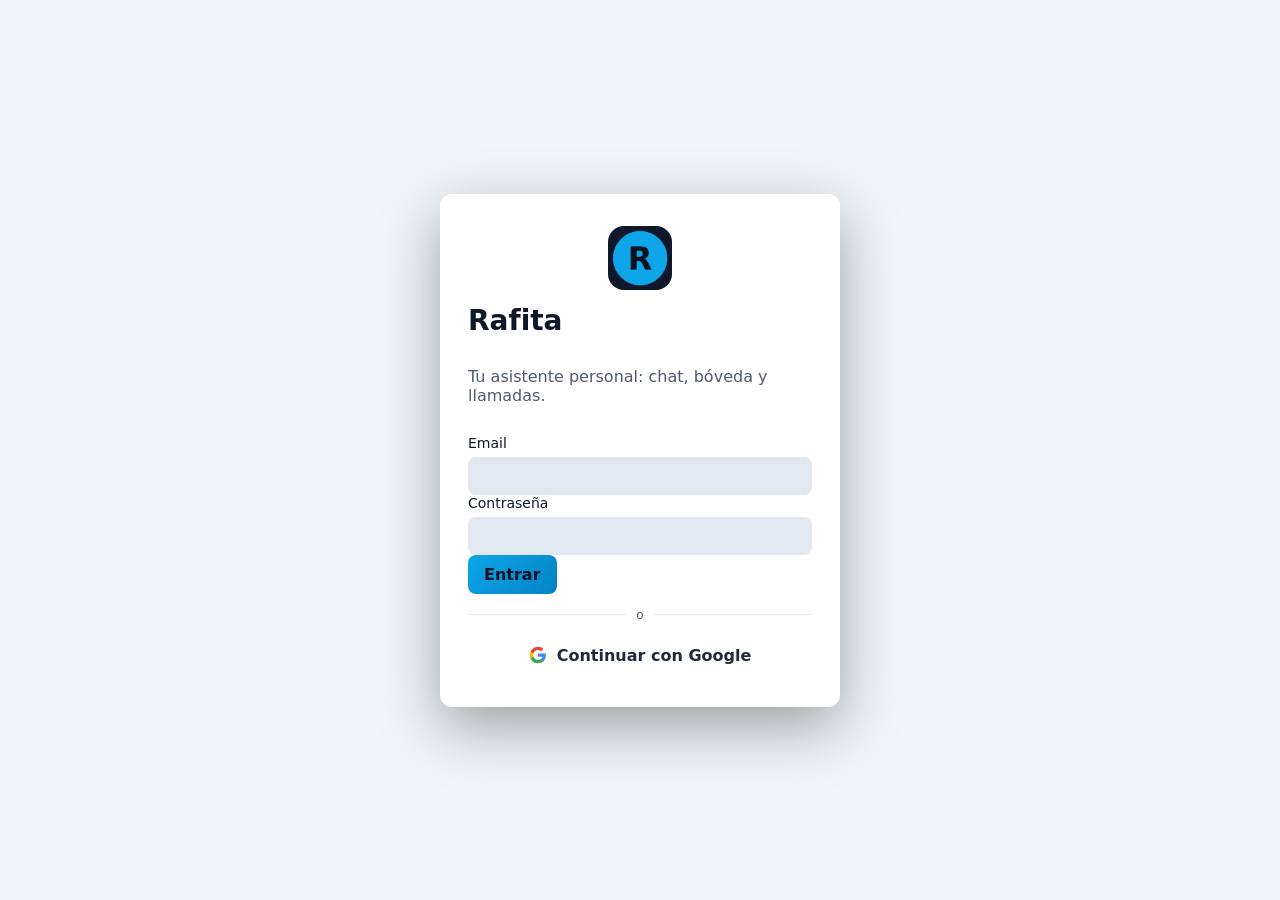
==== web/app-dist/index.html @ cb7758b2 "chore(web): Fase 5 — Biome en CI, tests JS/E2E y decisiones documentadas - 5.1 Biome 2.5.14 (biome.j" ====
<!DOCTYPE html>
<html lang="es">
<head>
  <meta charset="utf-8" />
  <meta name="viewport" content="width=device-width, initial-scale=1, viewport-fit=cover" />
  <meta name="theme-color" content="#0f172a" />
  <meta name="description" content="Rafita: tu asistente personal. Chat, bóveda y llamadas de voz." />
  <title>Rafita</title>
  <link rel="manifest" href="manifest.webmanifest" />
  <link rel="icon" type="image/png" sizes="192x192" href="icons/icon-192.png" />
  <link rel="apple-touch-icon" href="icons/icon-192.png" />
  <link rel="stylesheet" href="tokens-11a1e442.css" />
  <link rel="stylesheet" href="styles-cc6580e7.css" />
</head>
<body>
  <!-- Vista de acceso -->
  <main id="login" class="login hidden">
    <div class="login-card">
      <img class="logo" src="icons/icon-192.png" alt="Rafita" />
      <h1>Rafita</h1>
      <p class="muted">Tu asistente personal: chat, bóveda y llamadas.</p>
      <form id="login-form">
        <label>Email<input id="login-email" type="email" autocomplete="username" required /></label>
        <label>Contraseña<input id="login-password" type="password" autocomplete="current-password" required /></label>
        <button class="primary" type="submit">Entrar</button>
      </form>
      <div class="separator"><span>o</span></div>
      <a class="google-btn" href="/api/auth/google/start">
        <svg viewBox="0 0 24 24" width="18" height="18" aria-hidden="true"><path fill="#4285F4" d="M22.56 12.25c0-.78-.07-1.53-.2-2.25H12v4.26h5.92a5.06 5.06 0 0 1-2.2 3.32v2.77h3.57c2.08-1.92 3.27-4.74 3.27-8.1z"/><path fill="#34A853" d="M12 23c2.97 0 5.46-.98 7.28-2.66l-3.57-2.77c-.99.66-2.26 1.06-3.71 1.06-2.86 0-5.29-1.93-6.16-4.53H2.18v2.84A11 11 0 0 0 12 23z"/><path fill="#FBBC05" d="M5.84 14.1a6.6 6.6 0 0 1 0-4.2V7.06H2.18a11 11 0 0 0 0 9.88l3.66-2.84z"/><path fill="#EA4335" d="M12 5.38c1.62 0 3.06.56 4.21 1.64l3.15-3.15A11 11 0 0 0 2.18 7.06l3.66 2.84c.87-2.6 3.3-4.52 6.16-4.52z"/></svg>
        Continuar con Google
      </a>
      <div id="google-device" class="google-device hidden"></div>
      <p id="login-error" class="error hidden"></p>
    </div>
  </main>

  <!-- Aplicación -->
  <section id="app" class="app hidden">
    <header class="topbar" role="banner">
      <h1 class="sr-only">Rafita</h1>
      <div class="brand">
        <img src="icons/icon-192.png" alt="" width="28" height="28" />
        <span>Rafita</span>
      </div>
      <nav class="tabs" role="tablist" aria-label="Secciones de Rafita">
        <button class="tab active" id="tab-chat" role="tab" aria-selected="true" aria-controls="view-chat" tabindex="0" data-view="chat">Chat</button>
        <button class="tab" id="tab-vault" role="tab" aria-selected="false" aria-controls="view-vault" tabindex="-1" data-view="vault">Baúl</button>
        <button class="tab" id="tab-meetings" role="tab" aria-selected="false" aria-controls="view-meetings" tabindex="-1" data-view="meetings">Reuniones</button>
        <button class="tab" id="tab-call" role="tab" aria-selected="false" aria-controls="view-call" tabindex="-1" data-view="call">Llamar</button>
      </nav>
      <div class="user">
        <span id="user-email" class="muted"></span>
        <button id="logout" class="ghost">Salir</button>
      </div>
    </header>

    <main>
      <!-- Vista Chat -->
      <section id="view-chat" class="view active" role="tabpanel" aria-labelledby="tab-chat" tabindex="0">
        <div id="chat-messages" class="messages" aria-live="polite"></div>
        <form id="chat-form" class="composer">
          <label class="sr-only" for="chat-input">Mensaje para Rafita</label>
          <input id="chat-input" type="text" placeholder="Escribe a Rafita…" autocomplete="off" required />
          <button class="primary" type="submit">Enviar</button>
        </form>
      </section>

      <!-- Vista Baúl -->
      <section id="view-vault" class="view" role="tabpanel" aria-labelledby="tab-vault" tabindex="0">
        <div class="vault-toolbar">
          <label class="sr-only" for="vault-search">Buscar en la bóveda</label>
          <input id="vault-search" type="search" placeholder="Buscar en la bóveda…" />
          <label class="sr-only" for="vault-folder">Carpeta de la bóveda</label>
          <input id="vault-folder" type="text" placeholder="Carpeta (ej: 00-Inbox)" />
          <button id="vault-new" class="primary">Nueva nota</button>
        </div>
        <div class="vault-grid">
          <ul id="vault-list" class="note-list" tabindex="0" aria-label="Notas de la bóveda"></ul>
          <div class="editor">
            <div class="editor-head">
              <label class="sr-only" for="note-path">Ruta de la nota</label>
              <input id="note-path" type="text" placeholder="ruta/nota.md" />
              <div class="editor-actions">
                <button id="note-save" class="primary">Guardar</button>
                <button id="note-delete" class="danger">Borrar</button>
              </div>
            </div>
            <textarea id="note-content" placeholder="Contenido de la nota…"></textarea>
            <p id="note-status" class="muted"></p>
          </div>
        </div>
      </section>

      <!-- Vista Reuniones -->
      <section id="view-meetings" class="view" role="tabpanel" aria-labelledby="tab-meetings" tabindex="0">
        <div class="vault-toolbar">
          <label class="sr-only" for="meet-title">Título de la reunión</label>
          <input id="meet-title" type="text" placeholder="Título de la reunión (opcional)" />
          <button id="meet-mic" class="primary">● Grabar micro</button>
          <button id="meet-tab" class="ghost">Grabar pestaña</button>
          <span id="meet-status" class="muted small"></span>
        </div>
        <div class="vault-grid">
          <ul id="meet-list" class="note-list" tabindex="0" aria-label="Reuniones grabadas"></ul>
          <div class="editor">
            <h2 id="meet-detail-title">Detalle de la reunión</h2>
            <p id="meet-detail-meta" class="muted small"></p>
            <div id="meet-summary" class="meet-summary muted small">
              Selecciona o graba una reunión para ver su resumen.
            </div>
            <textarea id="meet-transcript" readonly placeholder="Transcripción…"></textarea>
          </div>
        </div>
      </section>

      <!-- Vista Llamada -->
      <section id="view-call" class="view" role="tabpanel" aria-labelledby="tab-call" tabindex="0">
        <div class="call-wrap">
          <div id="call-placeholder" class="call-placeholder">
            <img src="icons/icon-192.png" alt="" width="72" height="72" />
            <h2>Llamada con Rafita</h2>
            <p class="muted">Voz en tiempo real con el mismo cerebro que Telegram.</p>
            <button id="call-start" class="primary">Iniciar llamada</button>
            <p class="muted small">Usa auriculares para evitar eco.</p>
          </div>
          <iframe id="call-frame" class="call-frame hidden" title="Llamada con Rafita" allow="microphone"></iframe>
        </div>
      </section>

      <!-- Modal propio (Fase 1.6): confirmaciones y avisos sin dialogos nativos -->
      <div id="modal" class="modal hidden" role="dialog" aria-modal="true" aria-labelledby="modal-titulo">
        <div class="modal-card">
          <h2 id="modal-titulo">Rafita</h2>
          <p id="modal-mensaje"></p>
          <div class="modal-actions">
            <button id="modal-cancelar" class="ghost">Cancelar</button>
            <button id="modal-aceptar" class="primary">Aceptar</button>
          </div>
        </div>
      </div>
    </main>
  </section>

  <script src="config.js"></script>
  <script src="app-f9a05624.js"></script>
</body>
</html>
---- web/app-dist/tokens-11a1e442.css ----
:root{--brand-500:#0ea5e9;--brand-600:#0284c7;--indigo-500:#6366f1;--violet-500:#a78bfa;--bg:#0f172a;--panel:#1e293b;--panel-2:#273449;--text:#e2e8f0;--muted:#94a3b8;--accent:#38bdf8;--accent-2:#0ea5e9;--ok:#22c55e;--warn:#fbbf24;--danger:#f87171;--font-sans:ui-sans-serif,system-ui,-apple-system,'Segoe UI',Roboto,'Helvetica Neue',sans-serif;--fs-xs:12px;--fs-sm:14px;--fs-md:16px;--fs-lg:20px;--fs-xl:28px;--lh:1.5;--sp-1:4px;--sp-2:8px;--sp-3:12px;--sp-4:16px;--sp-6:24px;--sp-8:32px;--sp-12:48px;--radius-sm:8px;--radius:12px;--radius-lg:20px;--radius-pill:999px;--shadow-sm:0 1px 2px rgba(2,6,23,0.35);--shadow-md:0 10px 30px rgba(2,6,23,0.35);--shadow-lg:0 30px 80px rgba(2,6,23,0.55);--glow:0 0 0 3px rgba(56,189,248,0.35);--ease:cubic-bezier(0.2,0.7,0.3,1);--t-fast:120ms;--t:200ms}@media(prefers-color-scheme:light){:root{--bg:#f1f5f9;--panel:#fff;--panel-2:#e2e8f0;--text:#0f172a;--muted:#4e5a72;--accent:#0284c7;--accent-2:#0ea5e9;--ok:#16a34a;--warn:#b45309;--danger:#b91c1c;--shadow-sm:0 1px 2px rgba(15,23,42,0.08);--shadow-md:0 10px 30px rgba(15,23,42,0.12);--shadow-lg:0 30px 80px rgba(15,23,42,0.18);--glow:0 0 0 3px rgba(2,132,199,0.25)}}
---- web/app-dist/styles-cc6580e7.css ----
*{box-sizing:border-box}body{margin:0;font-family:var(--font-sans);font-feature-settings:'tnum';background:var(--bg);color:var(--text);min-height:100dvh}.hidden{display:none !important}.muted{color:var(--muted)}.small{font-size:12px}.error{color:var(--danger)}button{font:inherit;border:0;border-radius:var(--radius-sm);padding:10px 16px;cursor:pointer;transition:transform var(--t-fast) var(--ease),box-shadow var(--t) var(--ease),background var(--t-fast) var(--ease),color var(--t-fast) var(--ease),border-color var(--t-fast) var(--ease)}button:hover{transform:translateY(-1px);box-shadow:var(--shadow-sm)}button:active{transform:translateY(0);box-shadow:none}button:focus-visible,input:focus-visible,textarea:focus-visible,a:focus-visible{outline:2px solid var(--accent);outline-offset:2px;box-shadow:var(--glow)}button.primary{background:linear-gradient(135deg,var(--accent-2),var(--brand-600));color:#04121f;font-weight:600}button.ghost{background:transparent;color:var(--muted);border:1px solid var(--panel-2)}button.danger{background:transparent;color:var(--danger);border:1px solid var(--danger)}input,textarea{font:inherit;color:var(--text);background:var(--panel-2);border:1px solid transparent;border-radius:var(--radius-sm);padding:10px 12px;width:100%;transition:box-shadow var(--t-fast) var(--ease),border-color var(--t-fast) var(--ease)}input:focus,textarea:focus{outline:2px solid var(--accent);border-color:transparent}.login{min-height:100dvh;display:grid;place-items:center;padding:24px}.login-card{width:min(400px,100%);background:var(--panel);border-radius:var(--radius);padding:32px 28px;display:flex;flex-direction:column;gap:14px;box-shadow:0 20px 60px rgba(0,0,0,0.35)}.login-card h1{margin:0;font-size:28px}.login-card label{display:flex;flex-direction:column;gap:6px;font-size:14px}.logo{width:64px;height:64px;border-radius:16px;align-self:center}.separator{display:flex;align-items:center;gap:10px;color:var(--muted);font-size:12px}.separator::before,.separator::after{content:'';flex:1;height:1px;background:var(--panel-2)}.google-btn{display:flex;align-items:center;justify-content:center;gap:10px;background:#fff;color:#1f2937;border-radius:10px;padding:10px 16px;text-decoration:none;font-weight:600}.topbar{display:flex;align-items:center;gap:18px;flex-wrap:wrap;padding:12px 18px;background:var(--panel);position:sticky;top:0;z-index:10}.brand{display:flex;align-items:center;gap:8px;font-weight:700}.brand img{border-radius:8px}.tabs{display:flex;gap:6px}.tab{position:relative;background:transparent;color:var(--muted);transition:color var(--t-fast) var(--ease),background var(--t-fast) var(--ease)}.tab:hover{color:var(--text);background:var(--panel-2)}.tab.active{background:var(--panel-2);color:var(--text);font-weight:600}.tab.active::after{content:'';position:absolute;left:12px;right:12px;bottom:-2px;height:2px;border-radius:var(--radius-pill);background:linear-gradient(90deg,var(--brand-500),var(--indigo-500))}.user{margin-left:auto;display:flex;align-items:center;gap:10px}main{padding:16px;max-width:1100px;margin:0 auto}.view{display:none}.view.active{display:block}#view-chat{display:none;flex-direction:column;gap:12px}#view-chat.active{display:flex}.messages{min-height:calc(100dvh - 200px);max-height:calc(100dvh - 200px);overflow-y:auto;display:flex;flex-direction:column;gap:10px;padding:8px 2px}.bubble{max-width:78%;padding:10px 14px;border-radius:16px;white-space:pre-wrap;word-wrap:break-word;line-height:1.45;animation:entra var(--t) var(--ease)}@keyframes entra{from{opacity:0;transform:translateY(6px)}to{opacity:1;transform:none}}.bubble.user{align-self:flex-end;background:var(--accent-2);color:#04121f;border-bottom-right-radius:4px}.bubble.bot{align-self:flex-start;background:var(--panel);border-bottom-left-radius:4px}.bubble.typing{color:var(--muted);font-style:italic}.composer{display:flex;gap:10px}.composer input{flex:1}.vault-toolbar{display:flex;gap:10px;flex-wrap:wrap;margin-bottom:14px}.vault-toolbar input{flex:1;min-width:180px}.vault-grid{display:grid;grid-template-columns:320px 1fr;gap:14px}@media(max-width:760px){.vault-grid{grid-template-columns:1fr}}.note-list{list-style:none;margin:0;padding:6px;background:var(--panel);border-radius:var(--radius);max-height:65dvh;overflow-y:auto}.note-list li{padding:9px 10px;border-radius:8px;cursor:pointer;display:flex;flex-direction:column;gap:2px}.note-list li{transition:background var(--t-fast) var(--ease),transform var(--t-fast) var(--ease)}.note-list li:hover{background:var(--panel-2);transform:translateX(2px)}.note-list li.active{background:var(--panel-2);outline:1px solid var(--accent)}.note-list .title{font-weight:600}.editor{background:var(--panel);border-radius:var(--radius);padding:14px;display:flex;flex-direction:column;gap:10px}.editor-head{display:flex;gap:10px;flex-wrap:wrap}.editor-head input{flex:1;min-width:200px}.editor-actions{display:flex;gap:8px}.editor textarea{min-height:45dvh;resize:vertical;font-family:ui-monospace,monospace;font-size:14px}.call-wrap{display:grid;place-items:center;min-height:70dvh}.call-placeholder{text-align:center;display:flex;flex-direction:column;gap:10px;align-items:center}.call-frame{width:100%;height:78dvh;border:0;border-radius:var(--radius);background:var(--panel)}.meet-summary{background:var(--panel-2);border-radius:10px;padding:12px;max-height:32dvh;overflow-y:auto}.meet-summary ul{margin:6px 0 0;padding-left:20px}.meet-summary-text{margin:0 0 6px;white-space:pre-wrap}#view-meetings textarea{min-height:32dvh}.google-device{background:var(--panel-2);border-radius:10px;padding:12px;font-size:14px;display:flex;flex-direction:column;gap:8px}.google-device a{color:var(--accent);word-break:break-all}.device-code{font-size:26px;font-weight:700;letter-spacing:4px;text-align:center}.modal{position:fixed;inset:0;z-index:50;background:rgba(2,6,23,0.55);display:grid;place-items:center;padding:20px}.modal-card{background:var(--panel);border-radius:var(--radius-lg);padding:22px 20px;width:min(420px,100%);display:flex;flex-direction:column;gap:12px;box-shadow:var(--shadow-lg);animation:entra var(--t) var(--ease)}.modal-card h2{margin:0}.modal-card p{margin:0;white-space:pre-wrap}.modal-actions{display:flex;gap:10px;justify-content:flex-end}.sr-only{position:absolute;width:1px;height:1px;padding:0;margin:-1px;overflow:hidden;clip:rect(0 0 0 0);white-space:nowrap;border:0}.skeleton{height:42px;border-radius:var(--radius-sm);background:linear-gradient(90deg,var(--panel-2) 25%,rgba(148,163,184,0.22) 50%,var(--panel-2) 75%);background-size:200% 100%;animation:shimmer 1.4s linear infinite}@keyframes shimmer{from{background-position:200% 0}to{background-position:-200% 0}}.vacio{display:flex;flex-direction:column;align-items:center;gap:var(--sp-3);text-align:center;padding:var(--sp-8) var(--sp-4)}.vacio .icono{width:56px;height:56px;border-radius:var(--radius-pill);background:var(--panel-2);display:grid;place-items:center;font-size:24px}.vacio strong{font-size:var(--fs-md)}
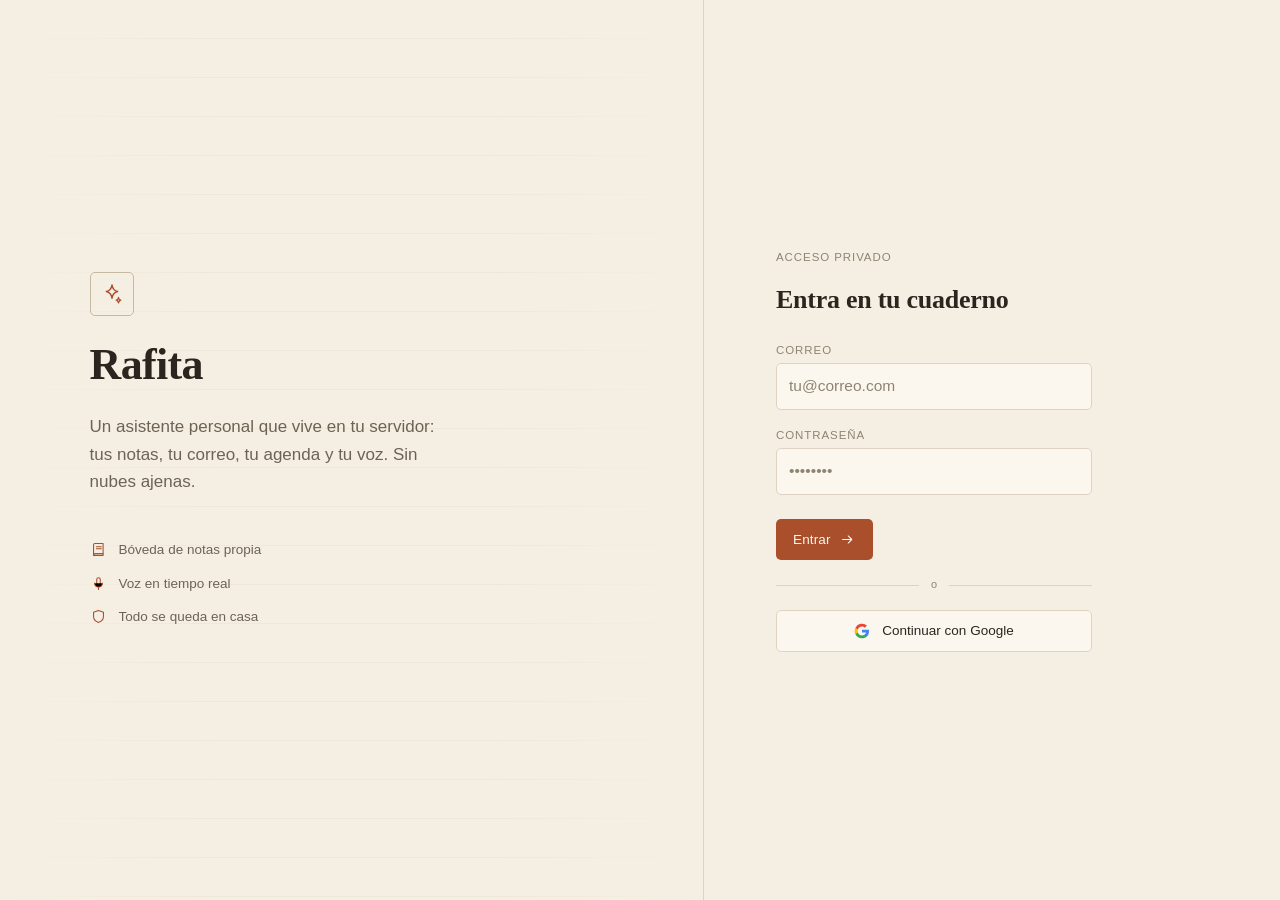
==== commit d2d40cad: "rediseno visual completo: identidad editorial de papel y terracota - design-tokens.css (sustituye a " ====
--- a/web/app-dist/index.html
+++ b/web/app-dist/index.html
@@ -3,112 +3,222 @@
 <head>
   <meta charset="utf-8" />
   <meta name="viewport" content="width=device-width, initial-scale=1, viewport-fit=cover" />
-  <meta name="theme-color" content="#0f172a" />
-  <meta name="description" content="Rafita: tu asistente personal. Chat, bóveda y llamadas de voz." />
+  <meta name="theme-color" content="#f5efe3" media="(prefers-color-scheme: light)" />
+  <meta name="theme-color" content="#191611" media="(prefers-color-scheme: dark)" />
+  <meta name="description" content="Rafita: tu asistente personal privado. Chat, bóveda de notas y llamadas de voz, en tu propio servidor." />
   <title>Rafita</title>
   <link rel="manifest" href="manifest.webmanifest" />
-  <link rel="icon" type="image/png" sizes="192x192" href="icons/icon-192.png" />
+  <link rel="icon" type="image/svg+xml" href="icons/favicon.svg" />
+  <link rel="alternate icon" type="image/png" sizes="192x192" href="icons/icon-192.png" />
   <link rel="apple-touch-icon" href="icons/icon-192.png" />
-  <link rel="stylesheet" href="tokens-11a1e442.css" />
-  <link rel="stylesheet" href="styles-cc6580e7.css" />
+  <link rel="stylesheet" href="design-tokens-93353fc1.css" />
+  <link rel="stylesheet" href="styles-16b868b0.css" />
 </head>
 <body>
-  <!-- Vista de acceso -->
+  <!-- Sprite de iconos: mismo trazo (1.5), mismo lenguaje. -->
+  <svg class="sprite" aria-hidden="true" focusable="false" xmlns="http://www.w3.org/2000/svg">
+    <symbol id="i-spark" viewBox="0 0 24 24">
+      <path d="M12 3c.6 3.9 1.9 5.7 5.6 6.6-3.7.9-5 2.7-5.6 6.6-.6-3.9-1.9-5.7-5.6-6.6C10.1 8.7 11.4 6.9 12 3Z" fill="none" stroke="currentColor" stroke-width="1.5" stroke-linejoin="round"/>
+      <path d="M18.5 15.5c.25 1.6.8 2.35 2.3 2.7-1.5.35-2.05 1.1-2.3 2.7-.25-1.6-.8-2.35-2.3-2.7 1.5-.35 2.05-1.1 2.3-2.7Z" fill="none" stroke="currentColor" stroke-width="1.3" stroke-linejoin="round"/>
+    </symbol>
+    <symbol id="i-chat" viewBox="0 0 24 24">
+      <path d="M4 6.5A2.5 2.5 0 0 1 6.5 4h11A2.5 2.5 0 0 1 20 6.5v7a2.5 2.5 0 0 1-2.5 2.5H9l-4 3.4V6.5Z" fill="none" stroke="currentColor" stroke-width="1.5" stroke-linejoin="round"/>
+      <path d="M8 9h8M8 12.5h5" stroke="currentColor" stroke-width="1.5" stroke-linecap="round"/>
+    </symbol>
+    <symbol id="i-book" viewBox="0 0 24 24">
+      <path d="M5 5.5A2 2 0 0 1 7 3.5h11.5V18H7a2 2 0 0 0-2 2V5.5Z" fill="none" stroke="currentColor" stroke-width="1.5" stroke-linejoin="round"/>
+      <path d="M5 20a2 2 0 0 1 2-2h11.5v2.5H7A2 2 0 0 1 5 20Z" fill="none" stroke="currentColor" stroke-width="1.5" stroke-linejoin="round"/>
+      <path d="M9 8h7M9 11h7" stroke="currentColor" stroke-width="1.5" stroke-linecap="round"/>
+    </symbol>
+    <symbol id="i-mic" viewBox="0 0 24 24">
+      <path d="M12 4a2.5 2.5 0 0 1 2.5 2.5v5a2.5 2.5 0 0 1-5 0v-5A2.5 2.5 0 0 1 12 4Z" fill="none" stroke="currentColor" stroke-width="1.5" stroke-linejoin="round"/>
+      <path d="M6.5 11.5a5.5 5.5 0 0 0 11 0M12 17v3.5" stroke="currentColor" stroke-width="1.5" stroke-linecap="round"/>
+    </symbol>
+    <symbol id="i-phone" viewBox="0 0 24 24">
+      <path d="M6.2 3.8h3l1.6 4-2 1.6a12.5 12.5 0 0 0 5.8 5.8l1.6-2 4 1.6v3c0 .9-.8 1.6-1.7 1.5C10.9 18.6 5.4 13.1 4.7 5.5c-.1-.9.6-1.7 1.5-1.7Z" fill="none" stroke="currentColor" stroke-width="1.5" stroke-linejoin="round"/>
+    </symbol>
+    <symbol id="i-send" viewBox="0 0 24 24">
+      <path d="m4.5 12 15-7-4.2 15-3.4-5.4L4.5 12Z" fill="none" stroke="currentColor" stroke-width="1.5" stroke-linejoin="round"/>
+      <path d="m11.9 14.6 7.6-9.6" stroke="currentColor" stroke-width="1.5" stroke-linejoin="round"/>
+    </symbol>
+    <symbol id="i-trash" viewBox="0 0 24 24">
+      <path d="M5 6.5h14M9.5 6.5V5a1.5 1.5 0 0 1 1.5-1.5h2A1.5 1.5 0 0 1 14.5 5v1.5M7 6.5 7.8 19a1.5 1.5 0 0 0 1.5 1.4h5.4A1.5 1.5 0 0 0 16.2 19L17 6.5" stroke="currentColor" stroke-width="1.5" stroke-linecap="round" stroke-linejoin="round"/>
+      <path d="M10.5 10v6.5M13.5 10v6.5" stroke="currentColor" stroke-width="1.5" stroke-linecap="round"/>
+    </symbol>
+    <symbol id="i-plus" viewBox="0 0 24 24">
+      <path d="M12 5v14M5 12h14" stroke="currentColor" stroke-width="1.5" stroke-linecap="round"/>
+    </symbol>
+    <symbol id="i-check" viewBox="0 0 24 24">
+      <path d="m5 12.5 4.5 4.5L19 7.5" stroke="currentColor" stroke-width="1.5" stroke-linecap="round" stroke-linejoin="round"/>
+    </symbol>
+    <symbol id="i-stop" viewBox="0 0 24 24">
+      <rect x="7" y="7" width="10" height="10" rx="1.5" fill="none" stroke="currentColor" stroke-width="1.5"/>
+    </symbol>
+    <symbol id="i-search" viewBox="0 0 24 24">
+      <circle cx="11" cy="11" r="5.5" fill="none" stroke="currentColor" stroke-width="1.5"/>
+      <path d="m15.5 15.5 4 4" stroke="currentColor" stroke-width="1.5" stroke-linecap="round"/>
+    </symbol>
+    <symbol id="i-user" viewBox="0 0 24 24">
+      <circle cx="12" cy="8.5" r="3.5" fill="none" stroke="currentColor" stroke-width="1.5"/>
+      <path d="M5.5 20a6.5 6.5 0 0 1 13 0" fill="none" stroke="currentColor" stroke-width="1.5" stroke-linecap="round"/>
+    </symbol>
+    <symbol id="i-arrow" viewBox="0 0 24 24">
+      <path d="M5 12h13M13 7l5 5-5 5" fill="none" stroke="currentColor" stroke-width="1.5" stroke-linecap="round" stroke-linejoin="round"/>
+    </symbol>
+    <symbol id="i-shield" viewBox="0 0 24 24">
+      <path d="M12 3.5 19 6v6c0 4-3 7-7 8.5C8 19 5 16 5 12V6l7-2.5Z" fill="none" stroke="currentColor" stroke-width="1.5" stroke-linejoin="round"/>
+    </symbol>
+  </svg>
+
+  <!-- Vista de acceso: composición editorial asimétrica -->
   <main id="login" class="login hidden">
-    <div class="login-card">
-      <img class="logo" src="icons/icon-192.png" alt="Rafita" />
-      <h1>Rafita</h1>
-      <p class="muted">Tu asistente personal: chat, bóveda y llamadas.</p>
-      <form id="login-form">
-        <label>Email<input id="login-email" type="email" autocomplete="username" required /></label>
-        <label>Contraseña<input id="login-password" type="password" autocomplete="current-password" required /></label>
-        <button class="primary" type="submit">Entrar</button>
+    <section class="login-brand" aria-label="Rafita">
+      <div class="login-mark">
+        <svg class="glyph" viewBox="0 0 24 24" aria-hidden="true"><use href="#i-spark"/></svg>
+      </div>
+      <h1 class="wordmark">Rafita</h1>
+      <p class="login-tagline">
+        Un asistente personal que vive en tu servidor: tus notas, tu correo,
+        tu agenda y tu voz. Sin nubes ajenas.
+      </p>
+      <ul class="login-notes">
+        <li><svg class="icon" aria-hidden="true"><use href="#i-book"/></svg> Bóveda de notas propia</li>
+        <li><svg class="icon" aria-hidden="true"><use href="#i-mic"/></svg> Voz en tiempo real</li>
+        <li><svg class="icon" aria-hidden="true"><use href="#i-shield"/></svg> Todo se queda en casa</li>
+      </ul>
+    </section>
+
+    <section class="login-access" aria-label="Acceso">
+      <p class="eyebrow">Acceso privado</p>
+      <h2 class="login-title">Entra en tu cuaderno</h2>
+      <form id="login-form" class="login-form">
+        <div class="field">
+          <label for="login-email">Correo</label>
+          <input id="login-email" type="email" autocomplete="username" required placeholder="tu@correo.com" />
+        </div>
+        <div class="field">
+          <label for="login-password">Contraseña</label>
+          <input id="login-password" type="password" autocomplete="current-password" required placeholder="••••••••" />
+        </div>
+        <button class="btn btn-primary" type="submit">
+          Entrar <svg class="icon" aria-hidden="true"><use href="#i-arrow"/></svg>
+        </button>
       </form>
       <div class="separator"><span>o</span></div>
       <a class="google-btn" href="/api/auth/google/start">
-        <svg viewBox="0 0 24 24" width="18" height="18" aria-hidden="true"><path fill="#4285F4" d="M22.56 12.25c0-.78-.07-1.53-.2-2.25H12v4.26h5.92a5.06 5.06 0 0 1-2.2 3.32v2.77h3.57c2.08-1.92 3.27-4.74 3.27-8.1z"/><path fill="#34A853" d="M12 23c2.97 0 5.46-.98 7.28-2.66l-3.57-2.77c-.99.66-2.26 1.06-3.71 1.06-2.86 0-5.29-1.93-6.16-4.53H2.18v2.84A11 11 0 0 0 12 23z"/><path fill="#FBBC05" d="M5.84 14.1a6.6 6.6 0 0 1 0-4.2V7.06H2.18a11 11 0 0 0 0 9.88l3.66-2.84z"/><path fill="#EA4335" d="M12 5.38c1.62 0 3.06.56 4.21 1.64l3.15-3.15A11 11 0 0 0 2.18 7.06l3.66 2.84c.87-2.6 3.3-4.52 6.16-4.52z"/></svg>
+        <svg viewBox="0 0 24 24" width="16" height="16" aria-hidden="true"><path fill="#4285F4" d="M22.56 12.25c0-.78-.07-1.53-.2-2.25H12v4.26h5.92a5.06 5.06 0 0 1-2.2 3.32v2.77h3.57c2.08-1.92 3.27-4.74 3.27-8.1z"/><path fill="#34A853" d="M12 23c2.97 0 5.46-.98 7.28-2.66l-3.57-2.77c-.99.66-2.26 1.06-3.71 1.06-2.86 0-5.29-1.93-6.16-4.53H2.18v2.84A11 11 0 0 0 12 23z"/><path fill="#FBBC05" d="M5.84 14.1a6.6 6.6 0 0 1 0-4.2V7.06H2.18a11 11 0 0 0 0 9.88l3.66-2.84z"/><path fill="#EA4335" d="M12 5.38c1.62 0 3.06.56 4.21 1.64l3.15-3.15A11 11 0 0 0 2.18 7.06l3.66 2.84c.87-2.6 3.3-4.52 6.16-4.52z"/></svg>
         Continuar con Google
       </a>
       <div id="google-device" class="google-device hidden"></div>
       <p id="login-error" class="error hidden"></p>
-    </div>
+    </section>
   </main>
 
   <!-- Aplicación -->
   <section id="app" class="app hidden">
-    <header class="topbar" role="banner">
-      <h1 class="sr-only">Rafita</h1>
-      <div class="brand">
-        <img src="icons/icon-192.png" alt="" width="28" height="28" />
-        <span>Rafita</span>
-      </div>
-      <nav class="tabs" role="tablist" aria-label="Secciones de Rafita">
-        <button class="tab active" id="tab-chat" role="tab" aria-selected="true" aria-controls="view-chat" tabindex="0" data-view="chat">Chat</button>
-        <button class="tab" id="tab-vault" role="tab" aria-selected="false" aria-controls="view-vault" tabindex="-1" data-view="vault">Baúl</button>
-        <button class="tab" id="tab-meetings" role="tab" aria-selected="false" aria-controls="view-meetings" tabindex="-1" data-view="meetings">Reuniones</button>
-        <button class="tab" id="tab-call" role="tab" aria-selected="false" aria-controls="view-call" tabindex="-1" data-view="call">Llamar</button>
-      </nav>
-      <div class="user">
-        <span id="user-email" class="muted"></span>
-        <button id="logout" class="ghost">Salir</button>
+    <header class="masthead" role="banner">
+      <div class="masthead-inner">
+        <h1 class="brand">
+          <span class="brand-mark"><svg class="glyph" viewBox="0 0 24 24" aria-hidden="true"><use href="#i-spark"/></svg></span>
+          <span class="wordmark">Rafita</span>
+        </h1>
+        <nav class="tabs" role="tablist" aria-label="Secciones de Rafita">
+          <button class="tab active" id="tab-chat" role="tab" aria-selected="true" aria-controls="view-chat" tabindex="0" data-view="chat">
+            <svg class="icon" aria-hidden="true"><use href="#i-chat"/></svg> Chat
+          </button>
+          <button class="tab" id="tab-vault" role="tab" aria-selected="false" aria-controls="view-vault" tabindex="-1" data-view="vault">
+            <svg class="icon" aria-hidden="true"><use href="#i-book"/></svg> Baúl
+          </button>
+          <button class="tab" id="tab-meetings" role="tab" aria-selected="false" aria-controls="view-meetings" tabindex="-1" data-view="meetings">
+            <svg class="icon" aria-hidden="true"><use href="#i-mic"/></svg> Reuniones
+          </button>
+          <button class="tab" id="tab-call" role="tab" aria-selected="false" aria-controls="view-call" tabindex="-1" data-view="call">
+            <svg class="icon" aria-hidden="true"><use href="#i-phone"/></svg> Llamar
+          </button>
+        </nav>
+        <div class="session">
+          <span id="user-email" class="session-email"></span>
+          <button id="logout" class="btn btn-ghost btn-sm">Salir</button>
+        </div>
       </div>
     </header>
 
-    <main>
+    <main class="page">
       <!-- Vista Chat -->
       <section id="view-chat" class="view active" role="tabpanel" aria-labelledby="tab-chat" tabindex="0">
         <div id="chat-messages" class="messages" aria-live="polite"></div>
         <form id="chat-form" class="composer">
           <label class="sr-only" for="chat-input">Mensaje para Rafita</label>
           <input id="chat-input" type="text" placeholder="Escribe a Rafita…" autocomplete="off" required />
-          <button class="primary" type="submit">Enviar</button>
+          <button class="btn btn-primary btn-icon" type="submit" aria-label="Enviar mensaje">
+            <svg class="icon" aria-hidden="true"><use href="#i-send"/></svg>
+          </button>
         </form>
       </section>
 
       <!-- Vista Baúl -->
       <section id="view-vault" class="view" role="tabpanel" aria-labelledby="tab-vault" tabindex="0">
-        <div class="vault-toolbar">
-          <label class="sr-only" for="vault-search">Buscar en la bóveda</label>
-          <input id="vault-search" type="search" placeholder="Buscar en la bóveda…" />
-          <label class="sr-only" for="vault-folder">Carpeta de la bóveda</label>
-          <input id="vault-folder" type="text" placeholder="Carpeta (ej: 00-Inbox)" />
-          <button id="vault-new" class="primary">Nueva nota</button>
+        <div class="section-head">
+          <h2 class="section-title">Baúl</h2>
+          <div class="vault-toolbar">
+            <div class="field field-inline">
+              <label class="sr-only" for="vault-search">Buscar en la bóveda</label>
+              <svg class="icon" aria-hidden="true"><use href="#i-search"/></svg>
+              <input id="vault-search" type="search" placeholder="Buscar notas…" />
+            </div>
+            <div class="field field-inline">
+              <label class="sr-only" for="vault-folder">Carpeta de la bóveda</label>
+              <input id="vault-folder" type="text" placeholder="Carpeta" />
+            </div>
+            <button id="vault-new" class="btn btn-secondary btn-sm">
+              <svg class="icon" aria-hidden="true"><use href="#i-plus"/></svg> Nueva nota
+            </button>
+          </div>
         </div>
         <div class="vault-grid">
           <ul id="vault-list" class="note-list" tabindex="0" aria-label="Notas de la bóveda"></ul>
           <div class="editor">
             <div class="editor-head">
               <label class="sr-only" for="note-path">Ruta de la nota</label>
-              <input id="note-path" type="text" placeholder="ruta/nota.md" />
+              <input id="note-path" type="text" class="editor-path" placeholder="ruta/nota.md" />
               <div class="editor-actions">
-                <button id="note-save" class="primary">Guardar</button>
-                <button id="note-delete" class="danger">Borrar</button>
+                <button id="note-save" class="btn btn-primary btn-sm">
+                  <svg class="icon" aria-hidden="true"><use href="#i-check"/></svg> Guardar
+                </button>
+                <button id="note-delete" class="btn btn-danger btn-sm">
+                  <svg class="icon" aria-hidden="true"><use href="#i-trash"/></svg> Borrar
+                </button>
               </div>
             </div>
-            <textarea id="note-content" placeholder="Contenido de la nota…"></textarea>
-            <p id="note-status" class="muted"></p>
+            <textarea id="note-content" class="editor-body" placeholder="Escribe en Markdown…"></textarea>
+            <p id="note-status" class="editor-status"></p>
           </div>
         </div>
       </section>
 
       <!-- Vista Reuniones -->
       <section id="view-meetings" class="view" role="tabpanel" aria-labelledby="tab-meetings" tabindex="0">
-        <div class="vault-toolbar">
-          <label class="sr-only" for="meet-title">Título de la reunión</label>
-          <input id="meet-title" type="text" placeholder="Título de la reunión (opcional)" />
-          <button id="meet-mic" class="primary">● Grabar micro</button>
-          <button id="meet-tab" class="ghost">Grabar pestaña</button>
-          <span id="meet-status" class="muted small"></span>
+        <div class="section-head">
+          <h2 class="section-title">Reuniones</h2>
+          <div class="vault-toolbar">
+            <label class="sr-only" for="meet-title">Título de la reunión</label>
+            <input id="meet-title" type="text" class="meet-title" placeholder="Título (opcional)" />
+            <button id="meet-mic" class="btn btn-primary btn-sm">
+              <svg class="icon" aria-hidden="true"><use href="#i-mic"/></svg> Grabar micro
+            </button>
+            <button id="meet-tab" class="btn btn-secondary btn-sm">Grabar pestaña</button>
+            <span id="meet-status" class="caption"></span>
+          </div>
         </div>
         <div class="vault-grid">
           <ul id="meet-list" class="note-list" tabindex="0" aria-label="Reuniones grabadas"></ul>
           <div class="editor">
-            <h2 id="meet-detail-title">Detalle de la reunión</h2>
-            <p id="meet-detail-meta" class="muted small"></p>
-            <div id="meet-summary" class="meet-summary muted small">
+            <h2 id="meet-detail-title" class="editor-title">Detalle de la reunión</h2>
+            <p id="meet-detail-meta" class="caption"></p>
+            <div id="meet-summary" class="meet-summary">
               Selecciona o graba una reunión para ver su resumen.
             </div>
-            <textarea id="meet-transcript" readonly placeholder="Transcripción…"></textarea>
+            <textarea id="meet-transcript" class="editor-body" readonly placeholder="Transcripción…"></textarea>
           </div>
         </div>
       </section>
@@ -117,24 +227,28 @@
       <section id="view-call" class="view" role="tabpanel" aria-labelledby="tab-call" tabindex="0">
         <div class="call-wrap">
           <div id="call-placeholder" class="call-placeholder">
-            <img src="icons/icon-192.png" alt="" width="72" height="72" />
-            <h2>Llamada con Rafita</h2>
-            <p class="muted">Voz en tiempo real con el mismo cerebro que Telegram.</p>
-            <button id="call-start" class="primary">Iniciar llamada</button>
-            <p class="muted small">Usa auriculares para evitar eco.</p>
+            <span class="call-mark"><svg class="glyph" viewBox="0 0 24 24" aria-hidden="true"><use href="#i-phone"/></svg></span>
+            <h2 class="editor-title">Llamar a Rafita</h2>
+            <p class="prose-caption">
+              Habla en tiempo real con el mismo asistente que cuida tus notas y tu correo.
+            </p>
+            <button id="call-start" class="btn btn-primary">
+              <svg class="icon" aria-hidden="true"><use href="#i-phone"/></svg> Iniciar llamada
+            </button>
+            <p class="caption">Necesita HTTPS (o localhost) para el micrófono. Usa auriculares para evitar eco.</p>
           </div>
           <iframe id="call-frame" class="call-frame hidden" title="Llamada con Rafita" allow="microphone"></iframe>
         </div>
       </section>
 
-      <!-- Modal propio (Fase 1.6): confirmaciones y avisos sin dialogos nativos -->
+      <!-- Modal propio: confirmaciones y avisos sin dialogos nativos -->
       <div id="modal" class="modal hidden" role="dialog" aria-modal="true" aria-labelledby="modal-titulo">
         <div class="modal-card">
-          <h2 id="modal-titulo">Rafita</h2>
-          <p id="modal-mensaje"></p>
+          <h2 id="modal-titulo" class="modal-title">Rafita</h2>
+          <p id="modal-mensaje" class="modal-message"></p>
           <div class="modal-actions">
-            <button id="modal-cancelar" class="ghost">Cancelar</button>
-            <button id="modal-aceptar" class="primary">Aceptar</button>
+            <button id="modal-cancelar" class="btn btn-ghost">Cancelar</button>
+            <button id="modal-aceptar" class="btn btn-primary">Aceptar</button>
           </div>
         </div>
       </div>
@@ -142,6 +256,6 @@
   </section>
 
   <script src="config.js"></script>
-  <script src="app-f9a05624.js"></script>
+  <script src="app-0d9d00fc.js"></script>
 </body>
 </html>
--- a/web/app-dist/design-tokens-93353fc1.css
+++ b/web/app-dist/design-tokens-93353fc1.css
@@ -0,0 +1 @@
+:root{--paper:#f5efe3;--surface:#fbf7ee;--surface-2:#ece4d4;--surface-3:#e2d8c4;--ink:#2a251e;--ink-soft:#6c6355;--ink-faint:#8d8471;--line:#ddd3c0;--line-strong:#c6b9a1;--accent:#a94f2b;--accent-ink:#fbf7ee;--accent-soft:#f0d9cc;--secondary:#566a48;--secondary-soft:#dfe6d5;--info:#33636b;--info-soft:#d7e5e6;--ok:#4f6b3a;--ok-soft:#dde7d2;--warn:#8a6519;--warn-soft:#f2e4c8;--danger:#9c3a2a;--danger-soft:#f2d9d3;--grain-opacity:.5;--font-display:'Iowan Old Style','Palatino Linotype',Palatino,'Book Antiqua',Georgia,'Times New Roman',serif;--font-ui:'Avenir Next',Avenir,'Segoe UI','Helvetica Neue',Helvetica,Arial,sans-serif;--font-mono:'SF Mono','Cascadia Mono','JetBrains Mono',Consolas,'Liberation Mono',monospace;--fs-display:clamp(30px,4.2vw,44px);--fs-h1:26px;--fs-h2:20px;--fs-h3:17px;--fs-body:15.5px;--fs-sm:13.5px;--fs-label:11.5px;--fs-caption:11px;--lh-tight:1.18;--lh-title:1.3;--lh-body:1.6;--lh-prose:1.75;--ls-display:-.015em;--ls-title:-.01em;--ls-label:.08em;--fw-regular:400;--fw-medium:500;--fw-semibold:600;--sp-0:0;--sp-1:4px;--sp-2:8px;--sp-3:12px;--sp-4:16px;--sp-5:20px;--sp-6:24px;--sp-8:32px;--sp-10:40px;--sp-12:48px;--sp-16:64px;--sp-20:80px;--radius-xs:3px;--radius-sm:5px;--radius:8px;--radius-lg:12px;--radius-pill:999px;--border:1px solid var(--line);--border-strong:1px solid var(--line-strong);--shadow-1:0 1px 2px rgba(42,37,30,0.05);--shadow-2:0 2px 10px rgba(42,37,30,0.07);--shadow-lift:0 10px 32px rgba(42,37,30,0.1);--z-base:0;--z-sticky:10;--z-overlay:40;--z-modal:60;--z-toast:80;--t-instant:90ms;--t-fast:160ms;--t-base:240ms;--t-slow:420ms;--t-breath:5200ms;--ease-out:cubic-bezier(0.22,0.61,0.36,1);--ease-inout:cubic-bezier(0.45,0.05,0.55,0.95);--ease-spring:cubic-bezier(0.34,1.35,0.64,1);--bp-sm:640px;--bp-md:900px;--bp-lg:1200px;--glyph-ink:var(--ink)}@media(prefers-color-scheme:dark){:root{--paper:#191611;--surface:#211d16;--surface-2:#2a251c;--surface-3:#332d22;--ink:#ece3d2;--ink-soft:#a79c88;--ink-faint:#8d8471;--line:#332d23;--line-strong:#4a4133;--accent:#d4835c;--accent-ink:#211a12;--accent-soft:#3a2a1e;--secondary:#9db28a;--secondary-soft:#2b3324;--info:#7fb0b6;--info-soft:#1f2f31;--ok:#8fae74;--ok-soft:#27301f;--warn:#d3a34e;--warn-soft:#38301d;--danger:#d98a77;--danger-soft:#3a241f;--grain-opacity:.35;--shadow-1:0 1px 2px rgba(0,0,0,0.35);--shadow-2:0 2px 12px rgba(0,0,0,0.4);--shadow-lift:0 12px 36px rgba(0,0,0,0.5)}}@media(prefers-reduced-motion:reduce){:root{--t-instant:0ms;--t-fast:0ms;--t-base:0ms;--t-slow:0ms;--t-breath:0ms}}
--- a/web/app-dist/styles-16b868b0.css
+++ b/web/app-dist/styles-16b868b0.css
@@ -0,0 +1 @@
+*{box-sizing:border-box}html{height:100%}body{margin:0;min-height:100dvh;font-family:var(--font-ui);font-size:var(--fs-body);line-height:var(--lh-body);color:var(--ink);background-color:var(--paper);background-image:url("data:image/svg+xml,%3Csvgxmlns='http://www.w3.org/2000/svg'width='140'height='140'%3E%3Cfilterid='n'%3E%3CfeTurbulencetype='fractalNoise'baseFrequency='0.9'numOctaves='2'stitchTiles='stitch'/%3E%3CfeColorMatrixtype='saturate'values='0'/%3E%3C/filter%3E%3Crectwidth='140'height='140'filter='url(%23n)'opacity='0.035'/%3E%3C/svg%3E");-webkit-font-smoothing:antialiased;text-rendering:optimizeLegibility}.sprite{display:none}.hidden{display:none !important}.sr-only{position:absolute;width:1px;height:1px;padding:0;margin:-1px;overflow:hidden;clip:rect(0 0 0 0);white-space:nowrap;border:0}h1,h2,h3{margin:0;font-family:var(--font-display);font-weight:var(--fw-semibold);letter-spacing:var(--ls-title);line-height:var(--lh-title);color:var(--ink)}p{margin:0}a{color:var(--accent);text-decoration-color:color-mix(in srgb,var(--accent) 40%,transparent);text-underline-offset:3px}a:hover{text-decoration-color:var(--accent)}.eyebrow{font-size:var(--fs-label);letter-spacing:var(--ls-label);text-transform:uppercase;color:var(--ink-faint)}.caption{font-size:var(--fs-caption);color:var(--ink-faint);line-height:var(--lh-body)}.prose-caption{font-size:var(--fs-sm);color:var(--ink-soft);max-width:46ch}.error{color:var(--danger);font-size:var(--fs-sm)}.icon{width:17px;height:17px;flex:none;vertical-align:-2px}.glyph{width:20px;height:20px;display:block}.btn{--btn-bg:transparent;--btn-fg:var(--ink);--btn-border:var(--line-strong);display:inline-flex;align-items:center;justify-content:center;gap:var(--sp-2);padding:9px 16px;border:1px solid var(--btn-border);border-radius:var(--radius-sm);background:var(--btn-bg);color:var(--btn-fg);font:inherit;font-size:var(--fs-sm);font-weight:var(--fw-medium);letter-spacing:.01em;cursor:pointer;transition:background-color var(--t-fast) var(--ease-out),border-color var(--t-fast) var(--ease-out),color var(--t-fast) var(--ease-out),box-shadow var(--t-fast) var(--ease-out)}.btn:hover{border-color:var(--ink-faint);background-color:color-mix(in srgb,var(--ink) 4%,var(--btn-bg))}.btn:active{background-color:color-mix(in srgb,var(--ink) 9%,var(--btn-bg));box-shadow:inset 0 1px 2px rgba(42,37,30,0.12)}.btn:focus-visible,input:focus-visible,textarea:focus-visible,a:focus-visible,[tabindex]:focus-visible{outline:2px solid var(--accent);outline-offset:2px}.btn:disabled,.btn[aria-disabled='true']{opacity:.45;cursor:not-allowed}.btn.is-loading{color:transparent;position:relative}.btn.is-loading::after{content:'';position:absolute;inset:0;margin:auto;width:14px;height:14px;border:2px solid currentColor;border-color:var(--ink-soft) transparent var(--ink-soft) var(--ink-soft);border-radius:var(--radius-pill);animation:spin var(--t-slow) linear infinite;color:var(--ink-soft)}@keyframes spin{to{transform:rotate(1turn)}}.btn-primary{--btn-bg:var(--accent);--btn-fg:var(--accent-ink);--btn-border:transparent}.btn-primary:hover{--btn-bg:color-mix(in srgb,var(--accent) 88%,var(--ink));--btn-border:transparent}.btn-primary:active{--btn-bg:color-mix(in srgb,var(--accent) 78%,var(--ink))}.btn-secondary{--btn-bg:var(--surface-2);--btn-fg:var(--ink);--btn-border:var(--line)}.btn-tertiary{--btn-bg:transparent;--btn-fg:var(--ink-soft);--btn-border:transparent;text-decoration:underline;text-decoration-color:color-mix(in srgb,var(--ink-soft) 35%,transparent);text-underline-offset:3px}.btn-ghost{--btn-bg:transparent;--btn-fg:var(--ink-soft);--btn-border:transparent}.btn-ghost:hover{--btn-fg:var(--ink);--btn-border:var(--line)}.btn-danger{--btn-bg:transparent;--btn-fg:var(--danger);--btn-border:color-mix(in srgb,var(--danger) 45%,var(--line))}.btn-danger:hover{--btn-bg:var(--danger-soft)}.btn-icon{padding:9px 11px}.btn-sm{padding:6px 11px;font-size:var(--fs-caption)}.field{display:flex;flex-direction:column;gap:var(--sp-1)}.field label{font-size:var(--fs-label);letter-spacing:var(--ls-label);text-transform:uppercase;color:var(--ink-faint)}input,textarea{font:inherit;font-size:var(--fs-body);color:var(--ink);background:var(--surface);border:1px solid var(--line);border-radius:var(--radius-sm);padding:10px 12px;width:100%;transition:border-color var(--t-fast) var(--ease-out),background-color var(--t-fast) var(--ease-out)}input::placeholder,textarea::placeholder{color:var(--ink-faint)}input:hover,textarea:hover{border-color:var(--line-strong)}.field-inline{position:relative;flex-direction:row;align-items:center;flex:1}.field-inline .icon{position:absolute;left:10px;color:var(--ink-faint);pointer-events:none}.field-inline input{padding-left:34px;background:transparent}.app{min-height:100dvh;display:flex;flex-direction:column}.masthead{position:sticky;top:0;z-index:var(--z-sticky);background:color-mix(in srgb,var(--paper) 92%,transparent);border-bottom:var(--border)}.masthead-inner{max-width:1180px;margin:0 auto;padding:0 var(--sp-6);display:flex;align-items:center;gap:var(--sp-8);min-height:60px}.brand{display:flex;align-items:center;gap:var(--sp-2);font-size:var(--fs-h1);letter-spacing:var(--ls-display)}.brand-mark{display:grid;place-items:center;width:30px;height:30px;border:1px solid var(--line-strong);border-radius:var(--radius-sm);color:var(--accent)}.wordmark{font-family:var(--font-display);font-weight:var(--fw-semibold)}.tabs{display:flex;gap:var(--sp-6);flex:1}.tab{position:relative;display:inline-flex;align-items:center;gap:var(--sp-2);padding:18px 2px 16px;background:0;border:0;color:var(--ink-soft);font:inherit;font-size:var(--fs-sm);font-weight:var(--fw-medium);letter-spacing:.01em;cursor:pointer;transition:color var(--t-fast) var(--ease-out)}.tab .icon{width:15px;height:15px;opacity:.85}.tab:hover{color:var(--ink)}.tab.active{color:var(--ink)}.tab.active::after{content:'';position:absolute;left:0;right:0;bottom:-1px;height:2px;background:var(--accent);border-radius:var(--radius-pill);animation:underline var(--t-base) var(--ease-out)}@keyframes underline{from{transform:scaleX(0.4);opacity:.4}to{transform:scaleX(1);opacity:1}}.session{display:flex;align-items:center;gap:var(--sp-3)}.session-email{font-size:var(--fs-caption);color:var(--ink-faint)}.page{flex:1;width:100%;max-width:1180px;margin:0 auto;padding:var(--sp-8) var(--sp-6) var(--sp-10)}.view{display:none}.view.active{display:block;animation:view-in var(--t-base) var(--ease-out)}@keyframes view-in{from{opacity:0}to{opacity:1}}.section-head{display:flex;align-items:flex-end;justify-content:space-between;gap:var(--sp-6);flex-wrap:wrap;padding-bottom:var(--sp-4);border-bottom:var(--border);margin-bottom:var(--sp-6)}.section-title{font-size:var(--fs-h2)}.login{min-height:100dvh;display:grid;grid-template-columns:minmax(0,1.1fr) minmax(0,0.9fr)}.login-brand{position:relative;display:flex;flex-direction:column;justify-content:center;gap:var(--sp-5);padding:var(--sp-16) clamp(var(--sp-8),7vw,96px);border-right:var(--border);overflow:hidden}.login-brand::before{content:'';position:absolute;inset:0;background-image:repeating-linear-gradient(to bottom,transparent 0 38px,color-mix(in srgb,var(--line) 55%,transparent) 38px 39px);mask-image:linear-gradient(to right,transparent,black 30%,black 70%,transparent);opacity:.5;pointer-events:none}.login-mark{position:relative;display:grid;place-items:center;width:44px;height:44px;border:1px solid var(--line-strong);border-radius:var(--radius-sm);color:var(--accent)}.login-mark .glyph{width:24px;height:24px}.login-brand h1{position:relative;font-size:var(--fs-display);letter-spacing:var(--ls-display)}.login-tagline{position:relative;max-width:38ch;font-size:var(--fs-h3);line-height:var(--lh-body);color:var(--ink-soft)}.login-notes{position:relative;list-style:none;margin:var(--sp-6) 0 0;padding:0;display:flex;flex-direction:column;gap:var(--sp-3)}.login-notes li{display:flex;align-items:center;gap:var(--sp-3);font-size:var(--fs-sm);color:var(--ink-soft)}.login-notes .icon{color:var(--accent)}.login-access{display:flex;flex-direction:column;justify-content:center;gap:var(--sp-4);padding:var(--sp-16) clamp(var(--sp-8),6vw,72px);max-width:460px}.login-title{font-size:var(--fs-h1);margin-bottom:var(--sp-2)}.login-form{display:flex;flex-direction:column;gap:var(--sp-4)}.login-form .btn{margin-top:var(--sp-2);align-self:flex-start}.separator{display:flex;align-items:center;gap:var(--sp-3);color:var(--ink-faint);font-size:var(--fs-caption)}.separator::before,.separator::after{content:'';flex:1;height:1px;background:var(--line)}.google-btn{display:flex;align-items:center;justify-content:center;gap:var(--sp-3);padding:9px 16px;border:var(--border);border-radius:var(--radius-sm);background:var(--surface);color:var(--ink);font-size:var(--fs-sm);font-weight:var(--fw-medium);text-decoration:none;transition:border-color var(--t-fast) var(--ease-out),background-color var(--t-fast) var(--ease-out)}.google-btn:hover{border-color:var(--line-strong);background:var(--surface-2)}.google-device{border:var(--border);border-radius:var(--radius-sm);padding:var(--sp-4);font-size:var(--fs-sm);display:flex;flex-direction:column;gap:var(--sp-2);background:var(--surface)}.device-code{font-family:var(--font-mono);font-size:var(--fs-h2);letter-spacing:.14em;text-align:center;color:var(--accent)}#view-chat.active{display:flex;flex-direction:column;gap:var(--sp-4)}.messages{min-height:calc(100dvh - 240px);max-height:calc(100dvh - 240px);overflow-y:auto;display:flex;flex-direction:column;gap:var(--sp-5);padding:var(--sp-2) 0 var(--sp-4)}.bubble{max-width:min(72ch,82%);font-size:var(--fs-body);line-height:var(--lh-prose)}.bubble.bot{display:grid;grid-template-columns:30px 1fr;gap:var(--sp-3);align-self:flex-start;animation:message-in var(--t-base) var(--ease-out)}.bubble.bot::before{content:'';width:30px;height:30px;border:1px solid var(--line-strong);border-radius:var(--radius-sm);background-color:var(--accent);-webkit-mask-image:url("data:image/svg+xml,%3Csvgxmlns='http://www.w3.org/2000/svg'viewBox='002424'%3E%3Cpathd='M123c.63.91.95.75.66.6-3.7.9-52.7-5.66.6-.6-3.9-1.9-5.7-5.6-6.6C10.18.711.46.9123Z'fill='none'stroke='black'stroke-width='1.5'/%3E%3C/svg%3E");mask-image:url("data:image/svg+xml,%3Csvgxmlns='http://www.w3.org/2000/svg'viewBox='002424'%3E%3Cpathd='M123c.63.91.95.75.66.6-3.7.9-52.7-5.66.6-.6-3.9-1.9-5.7-5.6-6.6C10.18.711.46.9123Z'fill='none'stroke='black'stroke-width='1.5'/%3E%3C/svg%3E");-webkit-mask-size:17px;mask-size:17px;-webkit-mask-position:center;mask-position:center;-webkit-mask-repeat:no-repeat;mask-repeat:no-repeat}.bubble.bot .who{display:block;font-family:var(--font-display);font-size:var(--fs-sm);font-weight:var(--fw-semibold);letter-spacing:0;color:var(--ink);margin-bottom:2px}.bubble.bot .time,.bubble.user .time{display:block;font-size:var(--fs-caption);color:var(--ink-faint);margin-top:var(--sp-1)}.bubble.user{align-self:flex-end;background:var(--accent-soft);border:1px solid color-mix(in srgb,var(--accent) 22%,transparent);border-radius:var(--radius) var(--radius) var(--radius-xs) var(--radius);padding:var(--sp-3) var(--sp-4);animation:message-in var(--t-base) var(--ease-out)}@keyframes message-in{from{opacity:0;transform:translateY(4px)}to{opacity:1;transform:none}}.bubble code{font-family:var(--font-mono);font-size:.92em;background:var(--surface-2);border-radius:var(--radius-xs);padding:1px 5px}.bubble.typing{display:inline-flex;align-items:center;gap:5px;padding:var(--sp-3) var(--sp-4);border:var(--border);border-radius:var(--radius);align-self:flex-start;color:var(--ink-faint);font-size:var(--fs-caption)}.bubble.typing::before,.bubble.typing::after,.bubble.typing .dot{content:'';width:5px;height:5px;border-radius:var(--radius-pill);background:var(--accent);animation:typing var(--t-slow) var(--ease-inout) infinite}.bubble.typing::after{animation-delay:calc(var(--t-slow) / 2)}@keyframes typing{0%,100%{opacity:.25;transform:translateY(0)}50%{opacity:1;transform:translateY(-2px)}}.composer{display:flex;gap:var(--sp-3);align-items:center;padding-top:var(--sp-4);border-top:var(--border)}.composer input{flex:1;border-color:transparent;background:transparent;font-size:var(--fs-body)}.composer input:hover,.composer input:focus{border-color:var(--line);background:var(--surface)}.vault-toolbar{display:flex;gap:var(--sp-3);flex-wrap:wrap;align-items:center}.vault-toolbar .btn{flex:none}.vault-grid{display:grid;grid-template-columns:minmax(240px,320px) minmax(0,1fr);gap:var(--sp-6);align-items:start}.note-list{list-style:none;margin:0;padding:0;max-height:68dvh;overflow-y:auto;border-top:var(--border)}.note-list li{padding:var(--sp-3) var(--sp-2);border-bottom:var(--border);cursor:pointer;display:flex;flex-direction:column;gap:2px;transition:background-color var(--t-fast) var(--ease-out),padding-left var(--t-fast) var(--ease-out)}.note-list li:hover{background:color-mix(in srgb,var(--ink) 3%,transparent);padding-left:var(--sp-3)}.note-list li.active{background:color-mix(in srgb,var(--accent) 7%,transparent);box-shadow:inset 2px 0 0 var(--accent)}.note-list .title{font-family:var(--font-display);font-size:var(--fs-h3);letter-spacing:-.005em;line-height:var(--lh-title)}.note-list .small{font-size:var(--fs-caption);color:var(--ink-faint)}#vault-more,#chat-more{border-bottom:0}#vault-more button,#chat-more button{width:100%}.editor{display:flex;flex-direction:column;gap:var(--sp-3);min-height:40dvh}.editor-head{display:flex;gap:var(--sp-3);align-items:center;flex-wrap:wrap;padding-bottom:var(--sp-3);border-bottom:var(--border)}.editor-path{flex:1;min-width:200px;font-family:var(--font-mono);font-size:var(--fs-sm);border-color:transparent;background:transparent}.editor-path:hover,.editor-path:focus{border-color:var(--line);background:var(--surface)}.editor-actions{display:flex;gap:var(--sp-2)}.editor-title{font-size:var(--fs-h2)}.editor-status{font-size:var(--fs-caption);color:var(--ink-faint);min-height:1em}.editor-body{min-height:48dvh;resize:vertical;font-family:var(--font-display);font-size:16.5px;line-height:var(--lh-prose);background:transparent;border-color:transparent;padding:var(--sp-2) 0}.editor-body:hover,.editor-body:focus{border-color:var(--line);background:var(--surface)}.meet-title{flex:1;min-width:180px}.meet-summary{font-size:var(--fs-sm);line-height:var(--lh-body);color:var(--ink-soft);border-left:2px solid var(--line-strong);padding-left:var(--sp-4)}.meet-summary ul{margin:var(--sp-2) 0 0;padding-left:var(--sp-5)}.meet-summary strong{display:block;margin-top:var(--sp-3);font-family:var(--font-display);color:var(--ink)}.call-wrap{display:grid;place-items:center;min-height:68dvh}.call-placeholder{display:flex;flex-direction:column;align-items:center;gap:var(--sp-4);text-align:center;max-width:46ch}.call-mark{display:grid;place-items:center;width:52px;height:52px;border:1px solid var(--line-strong);border-radius:50%;color:var(--accent)}.call-frame{width:100%;height:78dvh;border:var(--border);border-radius:var(--radius);background:var(--surface)}.skeleton{height:44px;border-bottom:var(--border);position:relative;overflow:hidden}.skeleton::after{content:'';position:absolute;left:0;right:40%;top:50%;height:1px;background:var(--line-strong);animation:pulse-line 1400ms var(--ease-inout) infinite}@keyframes pulse-line{0%,100%{opacity:.25;transform:scaleX(1)}50%{opacity:.7;transform:scaleX(1.3)}}.vacio{display:flex;flex-direction:column;align-items:center;gap:var(--sp-3);text-align:center;padding:var(--sp-12) var(--sp-4)}.vacio .icono{display:grid;place-items:center;width:48px;height:48px;border:1px solid var(--line-strong);border-radius:50%;color:var(--accent)}.vacio .icono svg{width:22px;height:22px}.vacio strong{font-family:var(--font-display);font-size:var(--fs-h3);font-weight:var(--fw-semibold)}.vacio .muted{font-size:var(--fs-sm);color:var(--ink-soft);max-width:44ch}.note-list .vacio,.note-list .error{border-bottom:0;cursor:default}.modal{position:fixed;inset:0;z-index:var(--z-modal);background:color-mix(in srgb,var(--ink) 42%,transparent);display:grid;place-items:center;padding:var(--sp-6);animation:fade var(--t-fast) var(--ease-out)}@keyframes fade{from{opacity:0}to{opacity:1}}.modal-card{width:min(420px,100%);background:var(--surface);border:var(--border);border-radius:var(--radius);box-shadow:var(--shadow-lift);padding:var(--sp-6);display:flex;flex-direction:column;gap:var(--sp-3);animation:modal-in var(--t-base) var(--ease-spring)}@keyframes modal-in{from{opacity:0;transform:translateY(6px)}to{opacity:1;transform:none}}.modal-title{font-size:var(--fs-h2)}.modal-message{color:var(--ink-soft);font-size:var(--fs-sm);white-space:pre-wrap}.modal-actions{display:flex;gap:var(--sp-2);justify-content:flex-end;margin-top:var(--sp-2)}@media(max-width:900px){.masthead-inner{flex-wrap:wrap;gap:var(--sp-4);padding-bottom:var(--sp-2)}.tabs{order:3;width:100%;gap:var(--sp-5);overflow-x:auto}.session{margin-left:auto}.login{grid-template-columns:1fr}.login-brand{border-right:0;border-bottom:var(--border);padding:var(--sp-12) var(--sp-6)}.login-notes{display:none}.login-access{max-width:none;padding:var(--sp-8) var(--sp-6) var(--sp-12)}.vault-grid{grid-template-columns:1fr}.note-list{max-height:34dvh}.messages{min-height:calc(100dvh - 280px);max-height:calc(100dvh - 280px)}}@media(max-width:640px){.page{padding:var(--sp-5) var(--sp-4) var(--sp-8)}.masthead-inner{padding:0 var(--sp-4)}.bubble{max-width:94%}.section-head{align-items:flex-start}.vault-toolbar{width:100%}}@media(prefers-reduced-motion:reduce){*,*::before,*::after{animation-duration:.01ms !important;animation-iteration-count:1 !important;transition-duration:.01ms !important}}
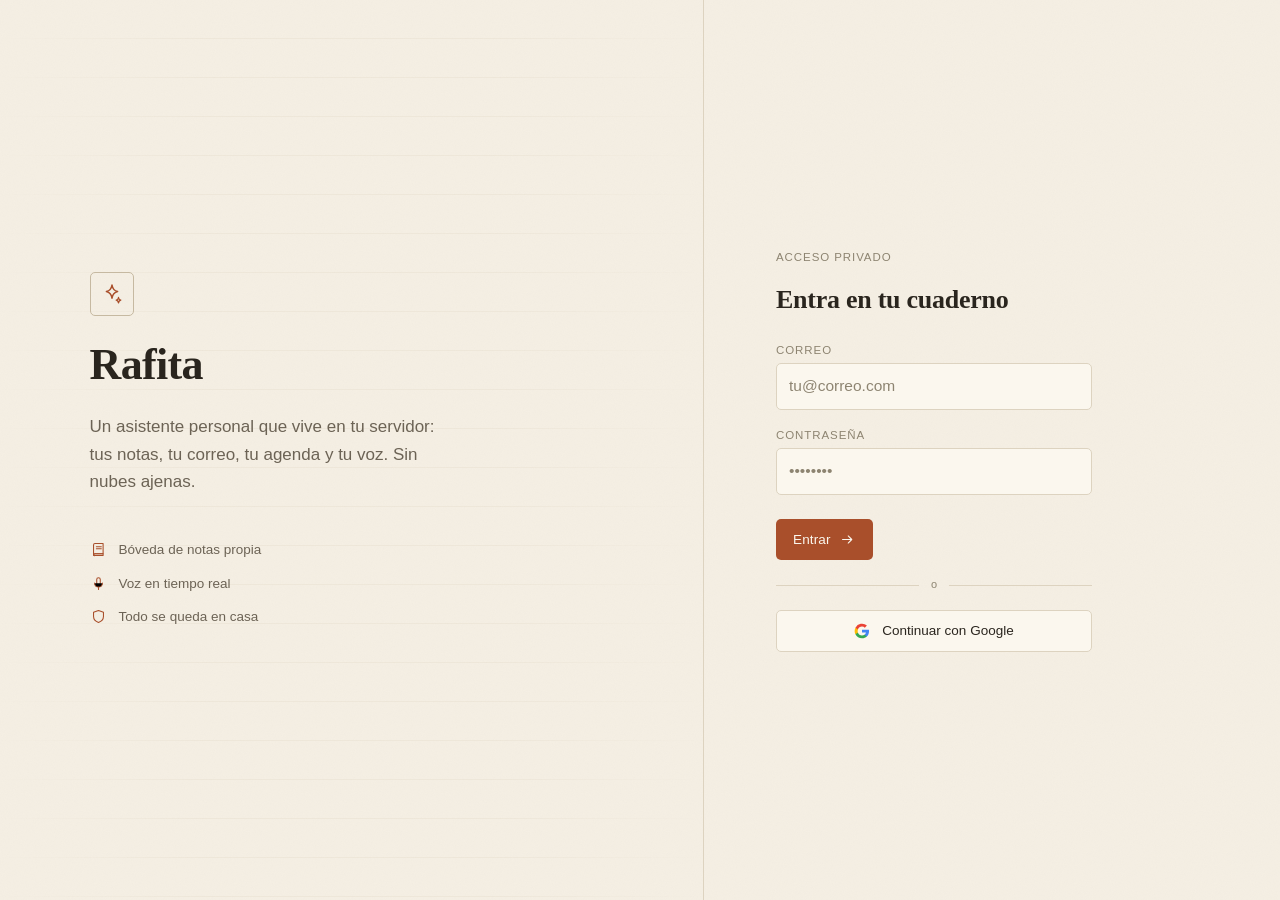
==== commit 2f891185: "feat(web): chat profesional (burbujas, agrupacion y tablas), coherencia de llamada, timeout de chat " ====
--- a/web/app-dist/index.html
+++ b/web/app-dist/index.html
@@ -12,7 +12,7 @@
   <link rel="alternate icon" type="image/png" sizes="192x192" href="icons/icon-192.png" />
   <link rel="apple-touch-icon" href="icons/icon-192.png" />
   <link rel="stylesheet" href="design-tokens-93353fc1.css" />
-  <link rel="stylesheet" href="styles-16b868b0.css" />
+  <link rel="stylesheet" href="styles-0c397e72.css" />
 </head>
 <body>
   <!-- Sprite de iconos: mismo trazo (1.5), mismo lenguaje. -->
@@ -146,7 +146,7 @@
     <main class="page">
       <!-- Vista Chat -->
       <section id="view-chat" class="view active" role="tabpanel" aria-labelledby="tab-chat" tabindex="0">
-        <div id="chat-messages" class="messages" aria-live="polite"></div>
+        <div id="chat-messages" class="messages" aria-live="polite" tabindex="0" aria-label="Conversación con Rafita"></div>
         <form id="chat-form" class="composer">
           <label class="sr-only" for="chat-input">Mensaje para Rafita</label>
           <input id="chat-input" type="text" placeholder="Escribe a Rafita…" autocomplete="off" required />
@@ -213,12 +213,23 @@
         <div class="vault-grid">
           <ul id="meet-list" class="note-list" tabindex="0" aria-label="Reuniones grabadas"></ul>
           <div class="editor">
-            <h2 id="meet-detail-title" class="editor-title">Detalle de la reunión</h2>
+            <div class="editor-head">
+              <label class="sr-only" for="meet-detail-title">Título de la reunión</label>
+              <input id="meet-detail-title" class="editor-title" type="text" placeholder="Detalle de la reunión" />
+              <div class="editor-actions">
+                <button id="meet-save" class="btn btn-primary btn-sm hidden">
+                  <svg class="icon" aria-hidden="true"><use href="#i-check"/></svg> Guardar
+                </button>
+                <button id="meet-delete" class="btn btn-danger btn-sm hidden">
+                  <svg class="icon" aria-hidden="true"><use href="#i-trash"/></svg> Borrar
+                </button>
+              </div>
+            </div>
             <p id="meet-detail-meta" class="caption"></p>
             <div id="meet-summary" class="meet-summary">
               Selecciona o graba una reunión para ver su resumen.
             </div>
-            <textarea id="meet-transcript" class="editor-body" readonly placeholder="Transcripción…"></textarea>
+            <textarea id="meet-transcript" class="editor-body" placeholder="Transcripción…"></textarea>
           </div>
         </div>
       </section>
@@ -256,6 +267,6 @@
   </section>
 
   <script src="config.js"></script>
-  <script src="app-0d9d00fc.js"></script>
+  <script src="app-c03f8b81.js"></script>
 </body>
 </html>
--- a/web/app-dist/styles-0c397e72.css
+++ b/web/app-dist/styles-0c397e72.css
@@ -0,0 +1 @@
+*{box-sizing:border-box}html{height:100%}body{margin:0;min-height:100dvh;font-family:var(--font-ui);font-size:var(--fs-body);line-height:var(--lh-body);color:var(--ink);background-color:var(--paper);background-image:url("data:image/svg+xml,%3Csvg%20xmlns='http://www.w3.org/2000/svg'%20width='140'%20height='140'%3E%3Cfilter%20id='n'%3E%3CfeTurbulence%20type='fractalNoise'%20baseFrequency='0.9'%20numOctaves='2'%20stitchTiles='stitch'/%3E%3CfeColorMatrix%20type='saturate'%20values='0'/%3E%3C/filter%3E%3Crect%20width='140'%20height='140'%20filter='url(%23n)'%20opacity='0.035'/%3E%3C/svg%3E");-webkit-font-smoothing:antialiased;text-rendering:optimizeLegibility}.sprite{display:none}.hidden{display:none !important}.sr-only{position:absolute;width:1px;height:1px;padding:0;margin:-1px;overflow:hidden;clip:rect(0 0 0 0);white-space:nowrap;border:0}h1,h2,h3{margin:0;font-family:var(--font-display);font-weight:var(--fw-semibold);letter-spacing:var(--ls-title);line-height:var(--lh-title);color:var(--ink)}p{margin:0}a{color:var(--accent);text-decoration-color:color-mix(in srgb,var(--accent) 40%,transparent);text-underline-offset:3px}a:hover{text-decoration-color:var(--accent)}.eyebrow{font-size:var(--fs-label);letter-spacing:var(--ls-label);text-transform:uppercase;color:var(--ink-faint)}.caption{font-size:var(--fs-caption);color:var(--ink-faint);line-height:var(--lh-body)}.prose-caption{font-size:var(--fs-sm);color:var(--ink-soft);max-width:46ch}.error{color:var(--danger);font-size:var(--fs-sm)}.icon{width:17px;height:17px;flex:none;vertical-align:-2px}.glyph{width:20px;height:20px;display:block}.btn{--btn-bg:transparent;--btn-fg:var(--ink);--btn-border:var(--line-strong);display:inline-flex;align-items:center;justify-content:center;gap:var(--sp-2);padding:9px 16px;border:1px solid var(--btn-border);border-radius:var(--radius-sm);background:var(--btn-bg);color:var(--btn-fg);font:inherit;font-size:var(--fs-sm);font-weight:var(--fw-medium);letter-spacing:.01em;cursor:pointer;transition:background-color var(--t-fast) var(--ease-out),border-color var(--t-fast) var(--ease-out),color var(--t-fast) var(--ease-out),box-shadow var(--t-fast) var(--ease-out)}.btn:hover{border-color:var(--ink-faint);background-color:color-mix(in srgb,var(--ink) 4%,var(--btn-bg))}.btn:active{background-color:color-mix(in srgb,var(--ink) 9%,var(--btn-bg));box-shadow:inset 0 1px 2px rgba(42,37,30,0.12)}.btn:focus-visible,input:focus-visible,textarea:focus-visible,a:focus-visible,[tabindex]:focus-visible{outline:2px solid var(--accent);outline-offset:2px}.btn:disabled,.btn[aria-disabled='true']{opacity:.45;cursor:not-allowed}.btn.is-loading{color:transparent;position:relative}.btn.is-loading::after{content:'';position:absolute;inset:0;margin:auto;width:14px;height:14px;border:2px solid currentColor;border-color:var(--ink-soft) transparent var(--ink-soft) var(--ink-soft);border-radius:var(--radius-pill);animation:spin var(--t-slow) linear infinite;color:var(--ink-soft)}@keyframes spin{to{transform:rotate(1turn)}}.btn-primary{--btn-bg:var(--accent);--btn-fg:var(--accent-ink);--btn-border:transparent}.btn-primary:hover{--btn-bg:color-mix(in srgb,var(--accent) 88%,var(--ink));--btn-border:transparent}.btn-primary:active{--btn-bg:color-mix(in srgb,var(--accent) 78%,var(--ink))}.btn-secondary{--btn-bg:var(--surface-2);--btn-fg:var(--ink);--btn-border:var(--line)}.btn-tertiary{--btn-bg:transparent;--btn-fg:var(--ink-soft);--btn-border:transparent;text-decoration:underline;text-decoration-color:color-mix(in srgb,var(--ink-soft) 35%,transparent);text-underline-offset:3px}.btn-ghost{--btn-bg:transparent;--btn-fg:var(--ink-soft);--btn-border:transparent}.btn-ghost:hover{--btn-fg:var(--ink);--btn-border:var(--line)}.btn-danger{--btn-bg:transparent;--btn-fg:var(--danger);--btn-border:color-mix(in srgb,var(--danger) 45%,var(--line))}.btn-danger:hover{--btn-bg:var(--danger-soft)}.btn-icon{padding:9px 11px}.btn-sm{padding:6px 11px;font-size:var(--fs-caption)}.field{display:flex;flex-direction:column;gap:var(--sp-1)}.field label{font-size:var(--fs-label);letter-spacing:var(--ls-label);text-transform:uppercase;color:var(--ink-faint)}input,textarea{font:inherit;font-size:var(--fs-body);color:var(--ink);background:var(--surface);border:1px solid var(--line);border-radius:var(--radius-sm);padding:10px 12px;width:100%;transition:border-color var(--t-fast) var(--ease-out),background-color var(--t-fast) var(--ease-out)}input::placeholder,textarea::placeholder{color:var(--ink-faint)}input:hover,textarea:hover{border-color:var(--line-strong)}.field-inline{position:relative;flex-direction:row;align-items:center;flex:1}.field-inline .icon{position:absolute;left:10px;color:var(--ink-faint);pointer-events:none}.field-inline input{padding-left:34px;background:transparent}.app{min-height:100dvh;display:flex;flex-direction:column}.masthead{position:sticky;top:0;z-index:var(--z-sticky);background:color-mix(in srgb,var(--paper) 92%,transparent);border-bottom:var(--border)}.masthead-inner{max-width:1180px;margin:0 auto;padding:0 var(--sp-6);display:flex;align-items:center;gap:var(--sp-8);min-height:60px}.brand{display:flex;align-items:center;gap:var(--sp-2);font-size:var(--fs-h1);letter-spacing:var(--ls-display)}.brand-mark{display:grid;place-items:center;width:30px;height:30px;border:1px solid var(--line-strong);border-radius:var(--radius-sm);color:var(--accent)}.wordmark{font-family:var(--font-display);font-weight:var(--fw-semibold)}.tabs{display:flex;gap:var(--sp-6);flex:1}.tab{position:relative;display:inline-flex;align-items:center;gap:var(--sp-2);padding:18px 2px 16px;background:0;border:0;color:var(--ink-soft);font:inherit;font-size:var(--fs-sm);font-weight:var(--fw-medium);letter-spacing:.01em;cursor:pointer;transition:color var(--t-fast) var(--ease-out)}.tab .icon{width:15px;height:15px;opacity:.85}.tab:hover{color:var(--ink)}.tab.active{color:var(--ink)}.tab.active::after{content:'';position:absolute;left:0;right:0;bottom:-1px;height:2px;background:var(--accent);border-radius:var(--radius-pill);animation:underline var(--t-base) var(--ease-out)}@keyframes underline{from{transform:scaleX(0.4);opacity:.4}to{transform:scaleX(1);opacity:1}}.session{display:flex;align-items:center;gap:var(--sp-3)}.session-email{font-size:var(--fs-caption);color:var(--ink-faint)}.page{flex:1;width:100%;max-width:1180px;margin:0 auto;padding:var(--sp-8) var(--sp-6) var(--sp-10)}.view{display:none}.view.active{display:block;animation:view-in var(--t-base) var(--ease-out)}@keyframes view-in{from{opacity:0}to{opacity:1}}.section-head{display:flex;align-items:flex-end;justify-content:space-between;gap:var(--sp-6);flex-wrap:wrap;padding-bottom:var(--sp-4);border-bottom:var(--border);margin-bottom:var(--sp-6)}.section-title{font-size:var(--fs-h2)}.login{min-height:100dvh;display:grid;grid-template-columns:minmax(0,1.1fr) minmax(0,0.9fr)}.login-brand{position:relative;display:flex;flex-direction:column;justify-content:center;gap:var(--sp-5);padding:var(--sp-16) clamp(var(--sp-8),7vw,96px);border-right:var(--border);overflow:hidden}.login-brand::before{content:'';position:absolute;inset:0;background-image:repeating-linear-gradient(to bottom,transparent 0 38px,color-mix(in srgb,var(--line) 55%,transparent) 38px 39px);mask-image:linear-gradient(to right,transparent,black 30%,black 70%,transparent);opacity:.5;pointer-events:none}.login-mark{position:relative;display:grid;place-items:center;width:44px;height:44px;border:1px solid var(--line-strong);border-radius:var(--radius-sm);color:var(--accent)}.login-mark .glyph{width:24px;height:24px}.login-brand h1{position:relative;font-size:var(--fs-display);letter-spacing:var(--ls-display)}.login-tagline{position:relative;max-width:38ch;font-size:var(--fs-h3);line-height:var(--lh-body);color:var(--ink-soft)}.login-notes{position:relative;list-style:none;margin:var(--sp-6) 0 0;padding:0;display:flex;flex-direction:column;gap:var(--sp-3)}.login-notes li{display:flex;align-items:center;gap:var(--sp-3);font-size:var(--fs-sm);color:var(--ink-soft)}.login-notes .icon{color:var(--accent)}.login-access{display:flex;flex-direction:column;justify-content:center;gap:var(--sp-4);padding:var(--sp-16) clamp(var(--sp-8),6vw,72px);max-width:460px}.login-title{font-size:var(--fs-h1);margin-bottom:var(--sp-2)}.login-form{display:flex;flex-direction:column;gap:var(--sp-4)}.login-form .btn{margin-top:var(--sp-2);align-self:flex-start}.separator{display:flex;align-items:center;gap:var(--sp-3);color:var(--ink-faint);font-size:var(--fs-caption)}.separator::before,.separator::after{content:'';flex:1;height:1px;background:var(--line)}.google-btn{display:flex;align-items:center;justify-content:center;gap:var(--sp-3);padding:9px 16px;border:var(--border);border-radius:var(--radius-sm);background:var(--surface);color:var(--ink);font-size:var(--fs-sm);font-weight:var(--fw-medium);text-decoration:none;transition:border-color var(--t-fast) var(--ease-out),background-color var(--t-fast) var(--ease-out)}.google-btn:hover{border-color:var(--line-strong);background:var(--surface-2)}.google-device{border:var(--border);border-radius:var(--radius-sm);padding:var(--sp-4);font-size:var(--fs-sm);display:flex;flex-direction:column;gap:var(--sp-2);background:var(--surface)}.device-code{font-family:var(--font-mono);font-size:var(--fs-h2);letter-spacing:.14em;text-align:center;color:var(--accent)}#view-chat.active{display:flex;flex-direction:column;gap:var(--sp-4)}.messages{min-height:calc(100dvh - 240px);max-height:calc(100dvh - 240px);overflow-y:auto;display:flex;flex-direction:column;gap:0;padding:var(--sp-2) 0 var(--sp-4);width:100%;max-width:820px;margin:0 auto}.bubble{max-width:min(72ch,88%);font-size:var(--fs-body);line-height:var(--lh-prose);margin-top:var(--sp-5)}.bubble.continuacion{margin-top:var(--sp-1)}.bubble.bot,.bubble.typing{display:grid;grid-template-columns:30px 1fr;gap:var(--sp-3);align-self:flex-start;animation:message-in var(--t-base) var(--ease-out)}.bubble.bot>div,.bubble.typing>div{background:var(--surface-2);border:1px solid var(--line);border-radius:var(--radius) var(--radius) var(--radius) var(--radius-xs);padding:var(--sp-3) var(--sp-4)}.bubble.bot::before,.bubble.typing::before{content:'';width:30px;height:30px;border:1px solid var(--line-strong);border-radius:var(--radius-sm);background-color:var(--accent);-webkit-mask-image:url("data:image/svg+xml,%3Csvg%20xmlns='http://www.w3.org/2000/svg'%20viewBox='0%200%2024%2024'%3E%3Cpath%20d='M12%203c.6%203.9%201.9%205.7%205.6%206.6-3.7.9-5%202.7-5.6%206.6-.6-3.9-1.9-5.7-5.6-6.6C10.1%208.7%2011.4%206.9%2012%203Z'%20fill='none'%20stroke='black'%20stroke-width='1.5'/%3E%3C/svg%3E");mask-image:url("data:image/svg+xml,%3Csvg%20xmlns='http://www.w3.org/2000/svg'%20viewBox='0%200%2024%2024'%3E%3Cpath%20d='M12%203c.6%203.9%201.9%205.7%205.6%206.6-3.7.9-5%202.7-5.6%206.6-.6-3.9-1.9-5.7-5.6-6.6C10.1%208.7%2011.4%206.9%2012%203Z'%20fill='none'%20stroke='black'%20stroke-width='1.5'/%3E%3C/svg%3E");-webkit-mask-size:17px;mask-size:17px;-webkit-mask-position:center;mask-position:center;-webkit-mask-repeat:no-repeat;mask-repeat:no-repeat}.bubble.bot .who{display:block;font-family:var(--font-display);font-size:var(--fs-sm);font-weight:var(--fw-semibold);letter-spacing:0;color:var(--ink);margin-bottom:2px}.bubble.bot.continuacion::before{visibility:hidden}.bubble.bot.continuacion .who{display:none}.bubble.bot .time{display:block;font-size:var(--fs-caption);color:var(--ink-soft);margin-top:var(--sp-1)}.bubble.user .time{display:block;font-size:var(--fs-caption);color:var(--ink);margin-top:var(--sp-1)}.bubble.user{align-self:flex-end;background:var(--accent-soft);border:1px solid color-mix(in srgb,var(--accent) 22%,transparent);border-radius:var(--radius) var(--radius) var(--radius-xs) var(--radius);padding:var(--sp-3) var(--sp-4);animation:message-in var(--t-base) var(--ease-out)}@keyframes message-in{from{opacity:0;transform:translateY(4px)}to{opacity:1;transform:none}}.bubble code{font-family:var(--font-mono);font-size:.92em;background:var(--surface-2);border-radius:var(--radius-xs);padding:1px 5px}.bubble .tabla-scroll{overflow-x:auto;margin:var(--sp-2) 0}.bubble table{border-collapse:collapse;font-size:var(--fs-sm);min-width:320px}.bubble th,.bubble td{border-bottom:1px solid var(--line);padding:6px 10px;text-align:left;white-space:nowrap}.bubble th{font-family:var(--font-display);font-weight:var(--fw-semibold);color:var(--ink)}.bubble.typing .typing-dots{display:inline-flex;align-items:center;gap:5px;min-height:24px}.bubble.typing .dot{width:6px;height:6px;border-radius:var(--radius-pill);background:var(--accent);animation:typing var(--t-slow) var(--ease-inout) infinite}.bubble.typing .dot:nth-child(2){animation-delay:calc(var(--t-slow) / 3)}.bubble.typing .dot:nth-child(3){animation-delay:calc(var(--t-slow) / 1.5)}@keyframes typing{0%,100%{opacity:.25;transform:translateY(0)}50%{opacity:1;transform:translateY(-2px)}}.composer{display:flex;gap:var(--sp-3);align-items:center;width:100%;max-width:820px;margin:0 auto;position:sticky;bottom:0;z-index:var(--z-sticky);background:var(--paper);border-top:var(--border);padding:var(--sp-4) 0 var(--sp-3)}.composer input{flex:1;border-color:transparent;background:transparent;font-size:var(--fs-body)}.composer input:hover,.composer input:focus{border-color:var(--line);background:var(--surface)}.vault-toolbar{display:flex;gap:var(--sp-3);flex-wrap:wrap;align-items:center}.vault-toolbar .btn{flex:none}.vault-grid{display:grid;grid-template-columns:minmax(240px,320px) minmax(0,1fr);gap:var(--sp-6);align-items:start}.note-list{list-style:none;margin:0;padding:0;max-height:68dvh;overflow-y:auto;border-top:var(--border)}.note-list li{padding:var(--sp-3) var(--sp-2);border-bottom:var(--border);cursor:pointer;display:flex;flex-direction:column;gap:2px;transition:background-color var(--t-fast) var(--ease-out),padding-left var(--t-fast) var(--ease-out)}.note-list li:hover{background:color-mix(in srgb,var(--ink) 3%,transparent);padding-left:var(--sp-3)}.note-list li.active{background:color-mix(in srgb,var(--accent) 7%,transparent);box-shadow:inset 2px 0 0 var(--accent)}.note-list .title{font-family:var(--font-display);font-size:var(--fs-h3);letter-spacing:-.005em;line-height:var(--lh-title)}.note-list .small{font-size:var(--fs-caption);color:var(--ink-faint)}#vault-more,#chat-more{border-bottom:0}#vault-more button,#chat-more button{width:100%}.editor{display:flex;flex-direction:column;gap:var(--sp-3);min-height:40dvh}.editor-head{display:flex;gap:var(--sp-3);align-items:center;flex-wrap:wrap;padding-bottom:var(--sp-3);border-bottom:var(--border)}.editor-path{flex:1;min-width:200px;font-family:var(--font-mono);font-size:var(--fs-sm);border-color:transparent;background:transparent}.editor-path:hover,.editor-path:focus{border-color:var(--line);background:var(--surface)}.editor-actions{display:flex;gap:var(--sp-2)}.editor-title{font-size:var(--fs-h2)}input.editor-title{font-family:var(--font-display);font-weight:var(--fw-semibold);letter-spacing:var(--ls-title);flex:1;min-width:180px;border-color:transparent;background:transparent}input.editor-title:hover,input.editor-title:focus{border-color:var(--line);background:var(--surface)}.editor-status{font-size:var(--fs-caption);color:var(--ink-faint);min-height:1em}.editor-body{min-height:48dvh;resize:vertical;font-family:var(--font-display);font-size:16.5px;line-height:var(--lh-prose);background:transparent;border-color:transparent;padding:var(--sp-2) 0}.editor-body:hover,.editor-body:focus{border-color:var(--line);background:var(--surface)}.meet-title{flex:1;min-width:180px}.meet-summary{font-size:var(--fs-sm);line-height:var(--lh-body);color:var(--ink-soft);border-left:2px solid var(--line-strong);padding-left:var(--sp-4)}.meet-summary ul{margin:var(--sp-2) 0 0;padding-left:var(--sp-5)}.meet-summary strong{display:block;margin-top:var(--sp-3);font-family:var(--font-display);color:var(--ink)}.call-wrap{display:grid;place-items:center;min-height:68dvh}.call-placeholder{display:flex;flex-direction:column;align-items:center;gap:var(--sp-4);text-align:center;max-width:46ch}.call-mark{display:grid;place-items:center;width:52px;height:52px;border:1px solid var(--line-strong);border-radius:50%;color:var(--accent)}.call-frame{width:100%;height:78dvh;border:var(--border);border-radius:var(--radius);background:var(--surface)}.skeleton{height:44px;border-bottom:var(--border);position:relative;overflow:hidden}.skeleton::after{content:'';position:absolute;left:0;right:40%;top:50%;height:1px;background:var(--line-strong);animation:pulse-line 1400ms var(--ease-inout) infinite}@keyframes pulse-line{0%,100%{opacity:.25;transform:scaleX(1)}50%{opacity:.7;transform:scaleX(1.3)}}.vacio{display:flex;flex-direction:column;align-items:center;gap:var(--sp-3);text-align:center;padding:var(--sp-12) var(--sp-4)}.vacio .icono{display:grid;place-items:center;width:48px;height:48px;border:1px solid var(--line-strong);border-radius:50%;color:var(--accent)}.vacio .icono svg{width:22px;height:22px}.vacio strong{font-family:var(--font-display);font-size:var(--fs-h3);font-weight:var(--fw-semibold)}.vacio .muted{font-size:var(--fs-sm);color:var(--ink-soft);max-width:44ch}.note-list .vacio,.note-list .error{border-bottom:0;cursor:default}.modal{position:fixed;inset:0;z-index:var(--z-modal);background:color-mix(in srgb,var(--ink) 42%,transparent);display:grid;place-items:center;padding:var(--sp-6);animation:fade var(--t-fast) var(--ease-out)}@keyframes fade{from{opacity:0}to{opacity:1}}.modal-card{width:min(420px,100%);background:var(--surface);border:var(--border);border-radius:var(--radius);box-shadow:var(--shadow-lift);padding:var(--sp-6);display:flex;flex-direction:column;gap:var(--sp-3);animation:modal-in var(--t-base) var(--ease-spring)}@keyframes modal-in{from{opacity:0;transform:translateY(6px)}to{opacity:1;transform:none}}.modal-title{font-size:var(--fs-h2)}.modal-message{color:var(--ink-soft);font-size:var(--fs-sm);white-space:pre-wrap}.modal-actions{display:flex;gap:var(--sp-2);justify-content:flex-end;margin-top:var(--sp-2)}@media(max-width:900px){.masthead-inner{flex-wrap:wrap;gap:var(--sp-4);padding-bottom:var(--sp-2)}.tabs{order:3;flex:0 0 100%;width:100%;min-width:0;gap:var(--sp-5);overflow-x:auto;scrollbar-width:none}.tabs::-webkit-scrollbar{display:none}.session{margin-left:auto}.login{grid-template-columns:1fr}.login-brand{border-right:0;border-bottom:var(--border);padding:var(--sp-12) var(--sp-6)}.login-notes{display:none}.login-access{max-width:none;padding:var(--sp-8) var(--sp-6) var(--sp-12)}.vault-grid{grid-template-columns:1fr}.note-list{max-height:34dvh}.messages{min-height:calc(100dvh - 280px);max-height:calc(100dvh - 280px)}}@media(max-width:640px){.page{padding:var(--sp-5) var(--sp-4) var(--sp-8)}.masthead-inner{padding:0 var(--sp-4)}.bubble{max-width:94%;overflow-wrap:anywhere}.section-head{align-items:flex-start}.btn{padding:11px 16px}.btn-sm{padding:9px 12px;font-size:var(--fs-sm)}.vault-toolbar{width:100%;flex-direction:column;align-items:stretch}.vault-toolbar .field-inline,.vault-toolbar .btn,.vault-toolbar input{flex:1 1 auto;width:100%}.tabs{gap:var(--sp-3)}.note-list li{padding:var(--sp-4) var(--sp-3)}.editor-actions{width:100%}.editor-actions .btn{flex:1}}@media(prefers-reduced-motion:reduce){*,*::before,*::after{animation-duration:.01ms !important;animation-iteration-count:1 !important;transition-duration:.01ms !important}}
